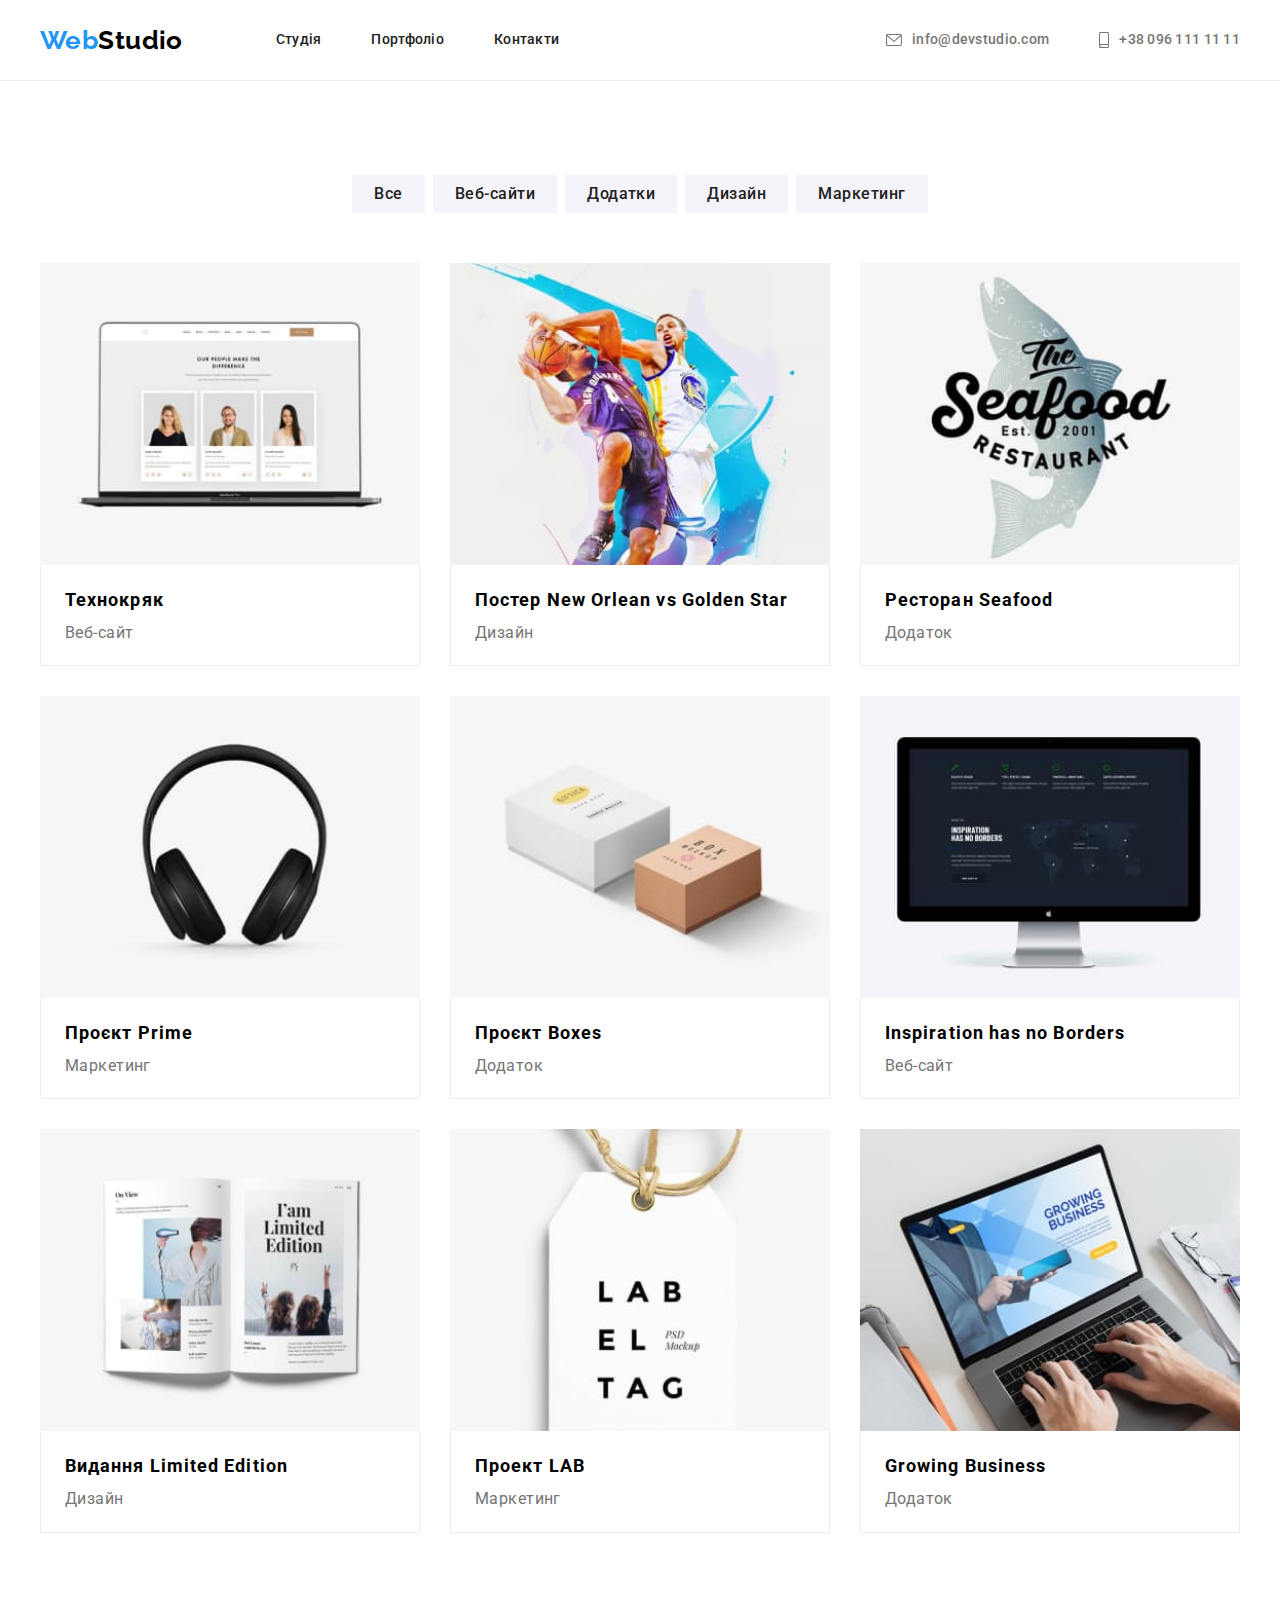
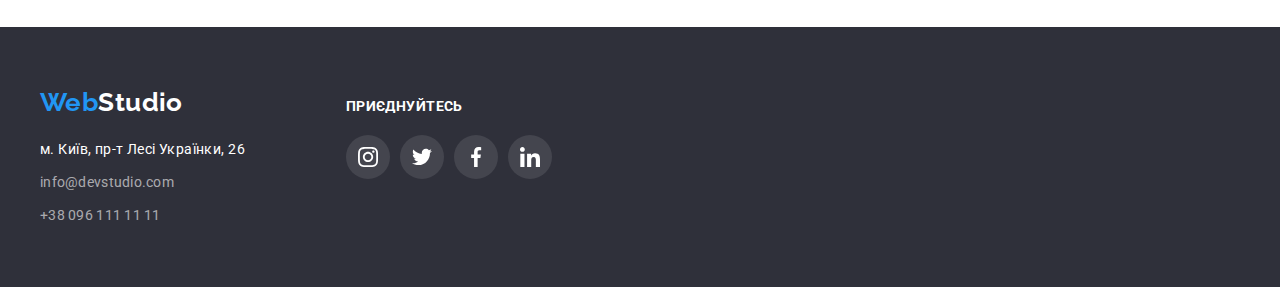
==== portfolio.html @ 3bdbcee6 "Initial commit" ====
<!DOCTYPE html>
<html lang="uk">
  <head>
    <meta charset="UTF-8" />
    <meta http-equiv="X-UA-Compatible" content="IE=edge" />
    <meta name="viewport" content="width=device-width, initial-scale=1.0" />
    <title lang="en">WebStudio</title>
    <link rel="preconnect" href="https://fonts.googleapis.com" />
    <link rel="preconnect" href="https://fonts.gstatic.com" crossorigin />
    <link
      rel="stylesheet"
      href="https://cdnjs.cloudflare.com/ajax/libs/modern-normalize/1.1.0/modern-normalize.min.css"
      integrity="sha512-wpPYUAdjBVSE4KJnH1VR1HeZfpl1ub8YT/NKx4PuQ5NmX2tKuGu6U/JRp5y+Y8XG2tV+wKQpNHVUX03MfMFn9Q=="
      crossorigin="anonymous"
      referrerpolicy="no-referrer"
    />
    <link
      href="https://fonts.googleapis.com/css2?family=Raleway:wght@700&family=Roboto:wght@400;500;700;900&display=swap"
      rel="stylesheet"
    />
    <link rel="stylesheet" href="css/style.css" />
  </head>
  <body>
    <header class="header">
      <div class="container navigation">
        <nav class="main-nav">
          <a href="index.html" lang="en" class="head"
            >Web<span class="black">Studio</span></a
          >
          <ul class="menu">
            <li class="menu-item">
              <a class="menu-link" href="index.html">Студія</a>
            </li>
            <li class="menu-item">
              <a class="menu-link" href="#">Портфоліо</a>
            </li>
            <li class="menu-item">
              <a class="menu-link" href="#">Контакти</a>
            </li>
          </ul>
        </nav>
        <ul class="contact">
          <li class="contact-item">
            <a href="maito:info@devstudio.com" class="contact-mail header-mail"
              ><svg class="contact-envelope-icon" width="16" height="12">
                <use href="./images/symbol-defs.svg#icon-envelope"></use></svg
              >info@devstudio.com</a
            >
          </li>
          <li class="contact-item">
            <a href="tel:+380961111111" class="contact-tel header-tel"
              ><svg class="contact-smartphone-icon" width="10" height="16">
                <use href="./images/symbol-defs.svg#icon-smartphone"></use></svg
              >+38 096 111 11 11</a
            >
          </li>
        </ul>
      </div>
    </header>
    <main>
      <section class="section-portfolio">
        <div class="container">
          <h1 class="visually-hiden">Портфоліо студії</h1>

          <ul class="nav-btn">
            <li class="li-btn">
              <button type="button" class="item-btn">Все</button>
            </li>
            <li class="li-btn">
              <button type="button" class="item-btn">Веб-сайти</button>
            </li>
            <li class="li-btn">
              <button type="button" class="item-btn">Додатки</button>
            </li>
            <li class="li-btn">
              <button type="button" class="item-btn">Дизайн</button>
            </li>
            <li class="li-btn">
              <button type="button" class="item-btn">Маркетинг</button>
            </li>
          </ul>
          <ul class="portfolio">
            <li class="portfolio-item">
              <a class="portfolio-link" href="#">
                <img src="./images/laptop.jpg" alt="Фото лептопа" />
                <div class="portfolio-discription">
                  <h2 class="portfolio-head">Технокряк</h2>
                  <p class="portfolio-text">Веб-сайт</p>
                </div>
              </a>
            </li>
            <li class="portfolio-item">
              <a class="portfolio-link" href="#">
                <img
                  src="./images/poster.jpg"
                  alt="Постер баскетбольного матчу"
                  width="370"
                  height="294"
                />
                <div class="portfolio-discription">
                  <h2 class="portfolio-head">
                    Постер <span lang="en">New Orlean vs Golden Star</span>
                  </h2>
                  <p class="portfolio-text">Дизайн</p>
                </div>
              </a>
            </li>
            <li class="portfolio-item">
              <a class="portfolio-link" href="#">
                <img
                  src="./images/restaurant.jpg"
                  alt="Логотип ресторану"
                  width="370"
                  height="294"
                />
                <div class="portfolio-discription">
                  <h2 class="portfolio-head">
                    Ресторан <span lang="en">Seafood</span>
                  </h2>
                  <p class="portfolio-text">Додаток</p>
                </div>
              </a>
            </li>
            <li class="portfolio-item">
              <a class="portfolio-link" href="#">
                <img
                  src="./images/headphones.jpg"
                  alt="Навушники"
                  width="370"
                  height="294"
                />
                <div class="portfolio-discription">
                  <h2 class="portfolio-head">
                    Проєкт <span lang="en">Prime</span>
                  </h2>
                  <p class="portfolio-text">Маркетинг</p>
                </div>
              </a>
            </li>
            <li class="portfolio-item">
              <a class="portfolio-link" href="#">
                <img
                  src="./images/boxes.jpg"
                  alt="Фото подарункових коробок"
                  width="370"
                  height="294"
                />
                <div class="portfolio-discription">
                  <!-- <div class="portfolio-discription"> -->
                  <h2 class="portfolio-head">
                    Проєкт <span lang="en">Boxes</span>
                  </h2>
                  <p class="portfolio-text">Додаток</p>
                </div>
              </a>
            </li>
            <li class="portfolio-item">
              <a class="portfolio-link" href="#">
                <img
                  src="./images/monitor.jpg"
                  alt="Фото сайта на моніторі"
                  width="370"
                  height="294"
                />
                <div class="portfolio-discription">
                  <h2 class="portfolio-head">
                    <span lang="en">Inspiration has no Borders</span>
                  </h2>
                  <p class="portfolio-text">Веб-сайт</p>
                </div>
              </a>
            </li>
            <li class="portfolio-item">
              <a class="portfolio-link" href="#"
                ><img
                  src="./images/magasin.jpg"
                  alt="Фото журнола"
                  width="370"
                  height="294"
                />
                <div class="portfolio-discription">
                  <h2 class="portfolio-head">
                    Видання <span lang="en">Limited Edition</span>
                  </h2>
                  <p class="portfolio-text">Дизайн</p>
                </div>
              </a>
            </li>
            <li class="portfolio-item">
              <a class="portfolio-link" href="#"
                ><img
                  src="./images/lable.jpg"
                  alt="Фото лейби"
                  width="370"
                  height="294"
                />
                <div class="portfolio-discription">
                  <h2 class="portfolio-head">
                    Проект <span lang="en">LAB</span>
                  </h2>
                  <p class="portfolio-text">Маркетинг</p>
                </div>
              </a>
            </li>
            <li class="portfolio-item">
              <a class="portfolio-link" href="#">
                <img
                  src="./images/notebook.jpg"
                  alt="Фото ноутбука за яким працює людина"
                  width="370"
                  height="294"
                />
                <div class="portfolio-discription">
                  <h2 class="portfolio-head">
                    <span lang="en">Growing Business</span>
                  </h2>
                  <p class="portfolio-text">Додаток</p>
                </div>
              </a>
            </li>
          </ul>
        </div>
      </section>
    </main>
    <footer class="footer">
      <div class="container footer-content">
        <div>
          <a href="#" lang="en" class="head"
            >Web<span class="white">Studio</span></a
          >
          <address class="address">
            <ul class="contact white">
              <li class="contact-item">
                <a
                  href="https://goo.gl/maps/3M9KfxRMza1noYhj8"
                  target="_blank"
                  class="href"
                  >м. Київ, пр-т Лесі Українки, 26</a
                >
              </li>

              <li class="contact-item">
                <a
                  href="maito:info@devstudio.com"
                  class="contact-mail footer-mail"
                  >info@devstudio.com</a
                >
              </li>
              <li class="contact-item">
                <a href="tel:+380961111111" class="contact-tel footer-tel"
                  >+38 096 111 11 11</a
                >
              </li>
            </ul>
          </address>
        </div>

        <div class="footer-connect">
          <h2 class="footer-connect-head">приєднуйтесь</h2>
          <ul class="footer-soc-list">
            <li class="footer-soc-item">
              <a href="" class="footer-soc-link"
                ><svg class="team-soc-icon" width="20" height="20">
                  <use
                    href="./images/symbol-defs.svg#icon-instagram"
                  ></use></svg
              ></a>
            </li>
            <li class="footer-soc-item">
              <a href="" class="footer-soc-link"
                ><svg class="team-soc-icon" width="20" height="20">
                  <use href="./images/symbol-defs.svg#icon-twitter"></use></svg
              ></a>
            </li>
            <li class="footer-soc-item">
              <a href="" class="footer-soc-link"
                ><svg class="team-soc-icon" width="20" height="20">
                  <use href="./images/symbol-defs.svg#icon-facebook"></use></svg
              ></a>
            </li>
            <li class="footer-soc-item">
              <a href="" class="footer-soc-link"
                ><svg class="team-soc-icon" width="20" height="20">
                  <use href="./images/symbol-defs.svg#icon-linkedin"></use></svg
              ></a>
            </li>
          </ul>
        </div>
      </div>
    </footer>
  </body>
</html>
---- css/style.css ----
:root {
  --main-color-font: #212121;
  --color-acent: #2196f3;
  --secondary-color: #757575;
  --bg-color: #2f303a;
  --color-white: #fff;
  --color-black: #000;
  --btn-hover: #188ce8;
  --btn-main-color: #f5f4fa;
  --bg-section: #f5f4fa;
  --icon-color: #afb1b8;
}

body {
  font-family: "Roboto", sans-serif;
  color: var(--main-color-font);
  letter-spacing: 0.03em;
  font-size: 14px;
  background-color: var(--color-white);
  margin: 0;
}

.black {
  color: var(--color-black);
}

.white {
  color: var(--color-white);
}
/*------------------------------ General -----------------------*/
p,
h1,
h2,
h3,
h4,
h5,
h6,
div {
  margin: 0;
}

ul,
ol {
  margin: 0;
  padding-left: 0;
  list-style: none;
}

button {
  cursor: pointer;
}

img {
  display: block;
  width: 100%;
  height: auto;
}

.container {
  width: 1200px;
  padding: 0 15px;
  margin: 0 auto;
  /* outline: 2px solid red; */
}

.menu-item,
.contact-item,
.benefits,
.team,
.our-work,
.nav-btn,
.portfolio-item {
  list-style: none;
}

.visually-hiden {
  position: absolute;
  white-space: nowrap;
  width: 1px;
  height: 1px;
  overflow: hidden;
  border: 0;
  padding: 0;
  clip: rect(0 0 0 0);
  clip-path: inset(50%);
  margin: -1px;
}

/* --------- Header  ------------------------*/
.header {
  border-bottom: 1px solid #ececec;
}

.head {
  font-family: "Raleway", sans-serif;
  font-weight: 700;
  font-size: 26px;
  line-height: 1.19;
  color: var(--color-acent);
  text-decoration: none;
  margin-right: 93px;
}

.menu {
  display: flex;
  padding: 32px 0;
}

.menu-item + .menu-item {
  /* border: 1px red solid; */
  margin-left: 50px;
}

.header .contact-item + .contact-item {
  margin-left: 50px;
}

.menu-item {
  font-weight: 500;
  line-height: 1.14;
  letter-spacing: 0.02em;
}
.menu-link {
  text-decoration: none;
  color: var(--main-color-font);
}

.header .contact {
  display: flex;
  align-items: center;
}

.contact-mail,
.contact-tel {
  text-decoration: none;
  font-weight: 500;
  line-height: 1.14;
  letter-spacing: 0.02em;
  color: var(--secondary-color);
  fill: var(--secondary-color);
}

.contact-envelope-icon,
.contact-smartphone-icon {
  margin-right: 10px;
}

.menu-link:hover,
.menu-link:focus,
.contact-mail:hover,
.contact-mail:focus,
.contact-tel:hover,
.contact-tel:focus,
.href:hover,
.href:focus {
  color: var(--color-acent);
  fill: var(--color-acent);
}

.main-nav {
  display: flex;
  align-items: center;
}

.navigation {
  display: flex;
  align-items: center;
}

.navigation .contact {
  margin-left: auto;
}

.header-mail,
.header-tel {
  display: flex;
  align-items: center;
}

/* -------- Hero section ---------------------*/
.hero {
  height: 600px;
  max-width: 1600px;
  margin: 0 auto;
  background: var(--bg-color);
  padding: 200px 0;
  background-image: linear-gradient(
      to right,
      rgba(47, 48, 58, 0.4),
      rgba(47, 48, 58, 0.4)
    ),
    url(../images/bgimage.jpg);
  background-repeat: no-repeat;
  background-size: cover;
}

.main-head {
  font-weight: 900;
  font-size: 44px;
  line-height: 1.36;
  letter-spacing: 0.06em;
  color: var(--color-white);
  text-transform: uppercase;
  max-width: 696px;
  margin: 0 auto;
  margin-bottom: 40px;
  text-align: center;
}

.order-buuton {
  font-weight: 700;
  font-size: 16px;
  font-family: inherit;
  line-height: 1.88;
  letter-spacing: 0.06em;
  color: var(--color-white);
  background: var(--color-acent);
  border: none;
  cursor: pointer;
  box-shadow: 0px 4px 4px rgba(0, 0, 0, 0.15);
  border-radius: 4px;
  display: block;
  padding: 10px 32px;
  margin: 0 auto;
}

.order-buuton:hover,
.order-buuton:focus {
  background-color: var(--btn-hover);
}

/*--------------- Benefits ----------------------*/
.benefits-section {
  padding: 94px 0;
}

.benefit-head {
  font-weight: 700;
  font-size: 14px;
  line-height: 1.14;
  text-transform: uppercase;
  margin-top: 30px;
  margin-bottom: 10px;
}

.benefits {
  display: flex;
  justify-content: space-between;
}

.benefits-item {
  width: 270px;
}

.benefits-item::before {
  display: block;
  content: "";
  height: 120px;
  background-size: 70px;
  background-repeat: no-repeat;
  background-position: center;
  background-color: var(--bg-section);
  border-radius: 4px;
}

.icon-antenna::before {
  background-image: url(../images/antenna.svg);
}

.icon-clock::before {
  background-image: url(../images/clock.svg);
}

.icon-diagram::before {
  background-image: url(../images/diagram.svg);
}

.icon-astronaut::before {
  background-image: url(../images/astronaut.svg);
}

.benefits-text {
  line-height: 1.71;
  color: var(--secondary-color);
}

/* ---------------- Exemples of work ------------------- */

.second-head {
  font-weight: 700;
  font-size: 36px;
  line-height: 1.17;
  text-align: center;
  margin-bottom: 50px;
}

.our-work {
  display: flex;
  justify-content: space-between;
  margin-bottom: 94px;
}

/*--------------------------- our-team ---------------*/
.team-head {
  font-weight: 500;
  font-size: 16px;
  line-height: 1.19;
}

.our-team {
  padding: 94px 0;
}

.our-team {
  background-color: var(--bg-section);
}

.team {
  display: flex;
  justify-content: space-between;
}

.team-item {
  width: 270px;
  text-align: center;
  background-color: var(--color-white);
  box-shadow: 0px 1px 3px rgba(0, 0, 0, 0.12), 0px 1px 1px rgba(0, 0, 0, 0.14),
    0px 2px 1px rgba(0, 0, 0, 0.2);
  border-radius: 0px 0px 4px 4px;
}

.team-discription {
  padding: 30px 0;
}

.team-head {
  margin-bottom: 10px;
}

.team-position {
  font-size: 16px;
  line-height: 1.19;
  color: var(--secondary-color);
}

.team-soc-list {
  display: flex;
  justify-content: center;
  gap: 10px;
  margin-top: 16px;
}

.team-soc-link {
  width: 44px;
  height: 44px;
  border-radius: 50%;
  display: flex;
  align-items: center;
  justify-content: center;
  fill: var(--icon-color);
}

.team-soc-link:hover,
.team-soc-link:focus {
  background-color: var(--color-acent);
  fill: var(--color-white);
}

/* .team-soc-link:hover .team-soc-icon,
.team-soc-link:focus .team-soc-icon {
  fill: var(--color-white);
} */

/* ------------- Partners-------------------- */
.clients-section {
  padding: 94px 0;
}

.clients {
  display: flex;
  justify-content: space-between;
}

.clients-item {
  border: 1px solid var(--icon-color);
  border-radius: 4px;
  gap: 30px;
}

.clients-link {
  width: 170px;
  height: 92px;
  display: flex;
  align-items: center;
  justify-content: center;
  fill: var(--icon-color);
}

.clients-link:hover,
.clients-link:focus {
  border: 1px solid var(--color-acent);
  fill: var(--color-acent);
}

/* ------------- Footer -------------------- */
.footer {
  background-color: var(--bg-color);
  padding: 60px 0;
}

.footer-content {
  display: flex;
  align-items: baseline;
}

.footer-mail,
.footer-tel {
  color: rgba(255, 255, 255, 0.6);
  font-weight: 400;
}
.footer .head {
  display: block;
  margin-bottom: 20px;
}

.address .contact-item {
  margin-bottom: 9px;
}

.address .contact-item:last-child {
  margin-bottom: 0;
}

.footer-connect {
  margin-left: 70px;
}

.footer-connect-head {
  font-weight: 700;
  font-size: 14px;
  line-height: 1.14;
  letter-spacing: 0.03em;
  text-transform: uppercase;
  color: var(--color-white);
  margin-bottom: 20px;
}

.footer-soc-list {
  display: flex;
  justify-content: center;
  gap: 10px;
  margin-top: 16px;
}

.footer-soc-link {
  width: 44px;
  height: 44px;
  border-radius: 50%;
  background: rgba(255, 255, 255, 0.1);
  display: flex;
  align-items: center;
  justify-content: center;
  fill: var(--color-white);
}

.footer-soc-link:hover,
.footer-soc-link:focus {
  background-color: var(--color-acent);
}

.href {
  color: var(--color-white);
  text-decoration: none;
}

.address {
  line-height: 1.71;
  font-style: normal;
}
/* ------------------section-portfolio --------------------*/
.section-portfolio {
  padding: 94px 0;
}

.nav-btn {
  display: flex;
  justify-content: center;
  margin-bottom: 50px;
}

.li-btn + .li-btn {
  margin-left: 8px;
}

.item-btn {
  font-weight: 500;
  font-size: 16px;
  line-height: 1.62;
  font-family: inherit;
  letter-spacing: 0.03em;
  color: var(--main-color-font);
  background-color: var(--btn-main-color);
  border: none;
  cursor: pointer;
  padding: 6px 22px;
}

.item-btn-active,
.item-btn:hover,
.item-btn:focus {
  color: var(--color-white);
  background-color: var(--color-acent);
  box-shadow: 0px 3px 1px rgba(0, 0, 0, 0.1), 0px 1px 2px rgba(0, 0, 0, 0.08),
    0px 2px 2px rgba(0, 0, 0, 0.12);
  border-radius: 4px;
}

.portfolio {
  display: flex;
  flex-wrap: wrap;
  gap: 30px;
}

.portfolio-item {
  flex-basis: calc((100% - 60px) / 3);
}

.portfolio-item a {
  text-decoration: none;
}

.portfolio-link {
  display: block;
}

.portfolio-link:hover,
.portfolio-link:focus {
  box-shadow: 0px 1px 1px rgba(0, 0, 0, 0.12), 0px 4px 4px rgba(0, 0, 0, 0.06),
    1px 4px 6px rgba(0, 0, 0, 0.16);
}

.portfolio-discription {
  border: 1px solid #eeeeee;
  padding: 20px 24px;
  border-top: none;
}

.portfolio-head {
  margin-bottom: 4px;
  font-weight: 700;
  font-size: 18px;
  line-height: 1.71;
  letter-spacing: 0.06em;
  color: var(--color-black);
}

.portfolio-text {
  font-size: 16px;
  line-height: 1.6;
  color: var(--secondary-color);
}
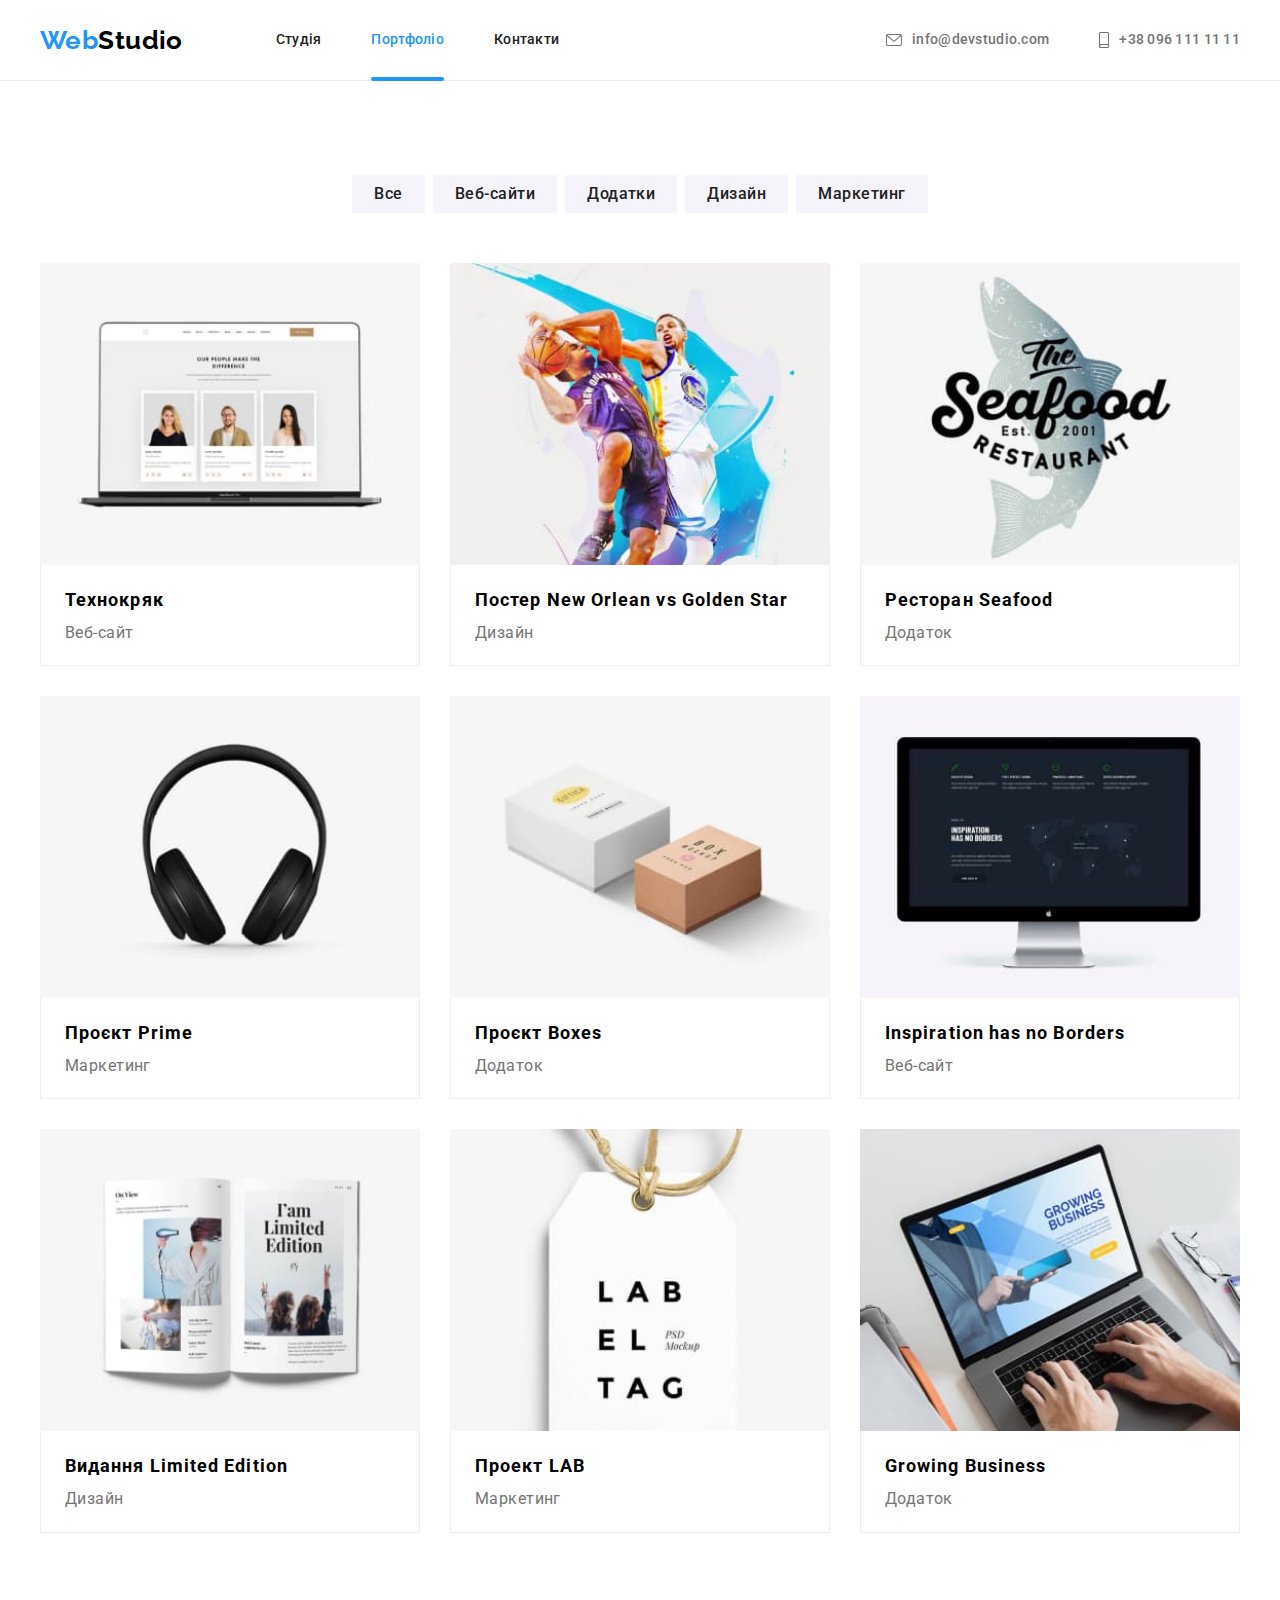
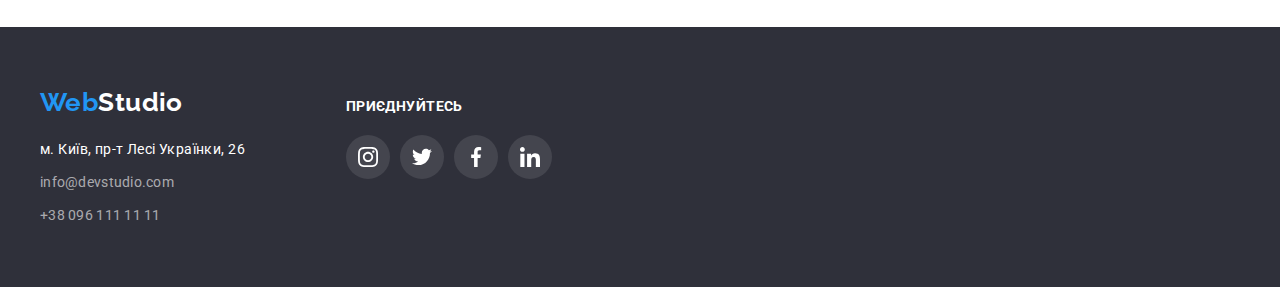
==== commit 5b7550cd: "add current" ====
--- a/portfolio.html
+++ b/portfolio.html
@@ -32,7 +32,7 @@
               <a class="menu-link" href="index.html">Студія</a>
             </li>
             <li class="menu-item">
-              <a class="menu-link" href="#">Портфоліо</a>
+              <a class="menu-link current" href="#">Портфоліо</a>
             </li>
             <li class="menu-item">
               <a class="menu-link" href="#">Контакти</a>
--- a/css/style.css
+++ b/css/style.css
@@ -103,7 +103,6 @@
 
 .menu {
   display: flex;
-  padding: 32px 0;
 }
 
 .menu-item + .menu-item {
@@ -119,10 +118,28 @@
   font-weight: 500;
   line-height: 1.14;
   letter-spacing: 0.02em;
-}
+  position: relative;
+  padding: 32px 0;
+}
+
 .menu-link {
   text-decoration: none;
   color: var(--main-color-font);
+}
+
+.current {
+  color: var(--color-acent);
+}
+
+.current::after {
+  content: "";
+  position: absolute;
+  bottom: -1px;
+  left: 0;
+  width: 100%;
+  height: 4px;
+  border-radius: 2px;
+  background-color: var(--color-acent);
 }
 
 .header .contact {
@@ -299,6 +316,24 @@
   justify-content: space-between;
   margin-bottom: 94px;
 }
+.work-wrap {
+  position: relative;
+}
+.work-discrip {
+  position: absolute;
+  bottom: 0;
+  left: 0;
+  width: 100%;
+  font-weight: 700;
+  font-size: 14px;
+  line-height: 1.14;
+  text-align: center;
+  letter-spacing: 0.03em;
+  text-transform: uppercase;
+  color: var(--color-white);
+  padding: 27px 0;
+  background: rgba(47, 48, 58, 0.8);
+}
 
 /*--------------------------- our-team ---------------*/
 .team-head {
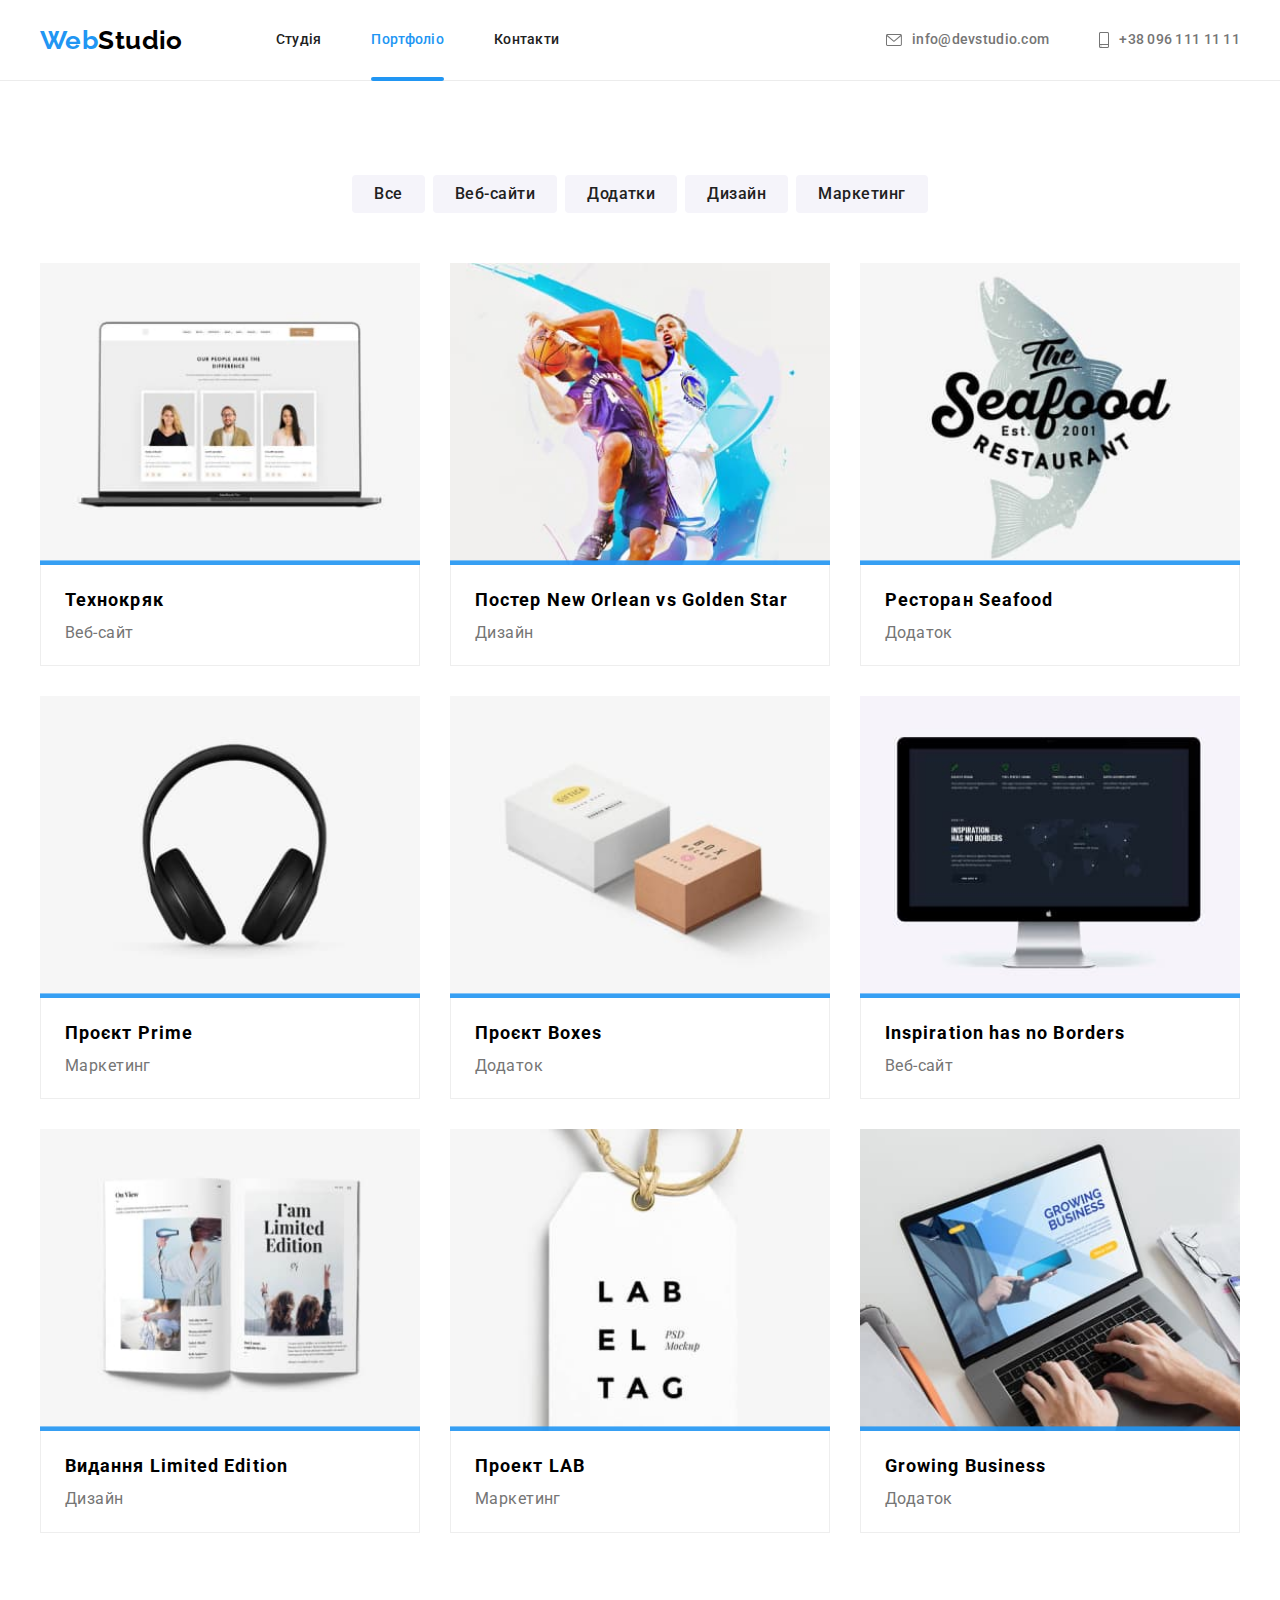
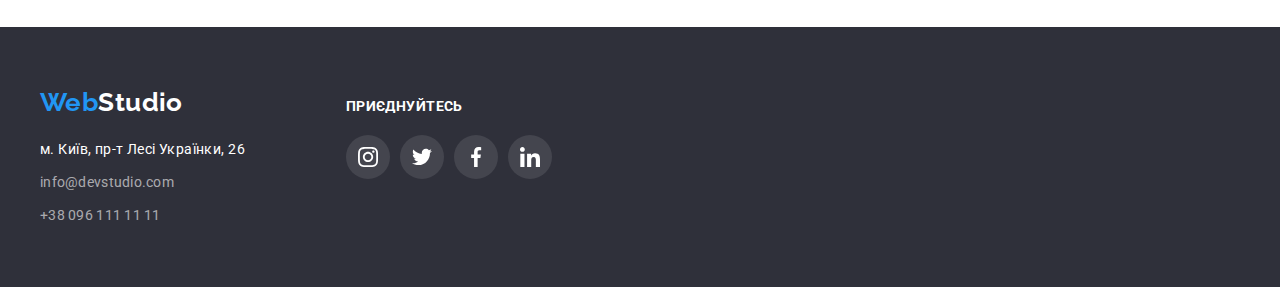
==== commit 78dc75c3: "add overflay" ====
--- a/portfolio.html
+++ b/portfolio.html
@@ -82,7 +82,20 @@
           <ul class="portfolio">
             <li class="portfolio-item">
               <a class="portfolio-link" href="#">
-                <img src="./images/laptop.jpg" alt="Фото лептопа" />
+                <div class="portfolio-img-wrap">
+                  <img
+                    src="./images/laptop.jpg"
+                    alt="Фото лептопа"
+                    width="370"
+                    height="294"
+                  />
+                  <p class="up-text">
+                    Ресурс пропонує комплексні пропозиції з різним рівнем
+                    функціоналу та сервісів. Все це дозволить відвідувачу
+                    отримати вичерпні відомості про компанію чи приватну особу.
+                  </p>
+                </div>
+
                 <div class="portfolio-discription">
                   <h2 class="portfolio-head">Технокряк</h2>
                   <p class="portfolio-text">Веб-сайт</p>
@@ -91,12 +104,20 @@
             </li>
             <li class="portfolio-item">
               <a class="portfolio-link" href="#">
-                <img
-                  src="./images/poster.jpg"
-                  alt="Постер баскетбольного матчу"
-                  width="370"
-                  height="294"
-                />
+                <div class="portfolio-img-wrap">
+                  <img
+                    src="./images/poster.jpg"
+                    alt="Постер баскетбольного матчу"
+                    width="370"
+                    height="294"
+                  />
+                  <p class="up-text">
+                    Ресурс пропонує комплексні пропозиції з різним рівнем
+                    функціоналу та сервісів. Все це дозволить відвідувачу
+                    отримати вичерпні відомості про компанію чи приватну особу.
+                  </p>
+                </div>
+
                 <div class="portfolio-discription">
                   <h2 class="portfolio-head">
                     Постер <span lang="en">New Orlean vs Golden Star</span>
@@ -107,12 +128,20 @@
             </li>
             <li class="portfolio-item">
               <a class="portfolio-link" href="#">
-                <img
-                  src="./images/restaurant.jpg"
-                  alt="Логотип ресторану"
-                  width="370"
-                  height="294"
-                />
+                <div class="portfolio-img-wrap">
+                  <img
+                    src="./images/restaurant.jpg"
+                    alt="Логотип ресторану"
+                    width="370"
+                    height="294"
+                  />
+                  <p class="up-text">
+                    Ресурс пропонує комплексні пропозиції з різним рівнем
+                    функціоналу та сервісів. Все це дозволить відвідувачу
+                    отримати вичерпні відомості про компанію чи приватну особу.
+                  </p>
+                </div>
+
                 <div class="portfolio-discription">
                   <h2 class="portfolio-head">
                     Ресторан <span lang="en">Seafood</span>
@@ -123,12 +152,20 @@
             </li>
             <li class="portfolio-item">
               <a class="portfolio-link" href="#">
-                <img
-                  src="./images/headphones.jpg"
-                  alt="Навушники"
-                  width="370"
-                  height="294"
-                />
+                <div class="portfolio-img-wrap">
+                  <img
+                    src="./images/headphones.jpg"
+                    alt="Навушники"
+                    width="370"
+                    height="294"
+                  />
+                  <p class="up-text">
+                    Ресурс пропонує комплексні пропозиції з різним рівнем
+                    функціоналу та сервісів. Все це дозволить відвідувачу
+                    отримати вичерпні відомості про компанію чи приватну особу.
+                  </p>
+                </div>
+
                 <div class="portfolio-discription">
                   <h2 class="portfolio-head">
                     Проєкт <span lang="en">Prime</span>
@@ -139,14 +176,21 @@
             </li>
             <li class="portfolio-item">
               <a class="portfolio-link" href="#">
-                <img
-                  src="./images/boxes.jpg"
-                  alt="Фото подарункових коробок"
-                  width="370"
-                  height="294"
-                />
-                <div class="portfolio-discription">
-                  <!-- <div class="portfolio-discription"> -->
+                <div class="portfolio-img-wrap">
+                  <img
+                    src="./images/boxes.jpg"
+                    alt="Фото подарункових коробок"
+                    width="370"
+                    height="294"
+                  />
+                  <p class="up-text">
+                    Ресурс пропонує комплексні пропозиції з різним рівнем
+                    функціоналу та сервісів. Все це дозволить відвідувачу
+                    отримати вичерпні відомості про компанію чи приватну особу.
+                  </p>
+                </div>
+
+                <div class="portfolio-discription">
                   <h2 class="portfolio-head">
                     Проєкт <span lang="en">Boxes</span>
                   </h2>
@@ -156,12 +200,20 @@
             </li>
             <li class="portfolio-item">
               <a class="portfolio-link" href="#">
-                <img
-                  src="./images/monitor.jpg"
-                  alt="Фото сайта на моніторі"
-                  width="370"
-                  height="294"
-                />
+                <div class="portfolio-img-wrap">
+                  <img
+                    src="./images/monitor.jpg"
+                    alt="Фото сайта на моніторі"
+                    width="370"
+                    height="294"
+                  />
+                  <p class="up-text">
+                    Ресурс пропонує комплексні пропозиції з різним рівнем
+                    функціоналу та сервісів. Все це дозволить відвідувачу
+                    отримати вичерпні відомості про компанію чи приватну особу.
+                  </p>
+                </div>
+
                 <div class="portfolio-discription">
                   <h2 class="portfolio-head">
                     <span lang="en">Inspiration has no Borders</span>
@@ -172,12 +224,20 @@
             </li>
             <li class="portfolio-item">
               <a class="portfolio-link" href="#"
-                ><img
-                  src="./images/magasin.jpg"
-                  alt="Фото журнола"
-                  width="370"
-                  height="294"
-                />
+                ><div class="portfolio-img-wrap">
+                  <img
+                    src="./images/magasin.jpg"
+                    alt="Фото журнола"
+                    width="370"
+                    height="294"
+                  />
+                  <p class="up-text">
+                    Ресурс пропонує комплексні пропозиції з різним рівнем
+                    функціоналу та сервісів. Все це дозволить відвідувачу
+                    отримати вичерпні відомості про компанію чи приватну особу.
+                  </p>
+                </div>
+
                 <div class="portfolio-discription">
                   <h2 class="portfolio-head">
                     Видання <span lang="en">Limited Edition</span>
@@ -188,12 +248,20 @@
             </li>
             <li class="portfolio-item">
               <a class="portfolio-link" href="#"
-                ><img
-                  src="./images/lable.jpg"
-                  alt="Фото лейби"
-                  width="370"
-                  height="294"
-                />
+                ><div class="portfolio-img-wrap">
+                  <img
+                    src="./images/lable.jpg"
+                    alt="Фото лейби"
+                    width="370"
+                    height="294"
+                  />
+                  <p class="up-text">
+                    Ресурс пропонує комплексні пропозиції з різним рівнем
+                    функціоналу та сервісів. Все це дозволить відвідувачу
+                    отримати вичерпні відомості про компанію чи приватну особу.
+                  </p>
+                </div>
+
                 <div class="portfolio-discription">
                   <h2 class="portfolio-head">
                     Проект <span lang="en">LAB</span>
@@ -204,12 +272,20 @@
             </li>
             <li class="portfolio-item">
               <a class="portfolio-link" href="#">
-                <img
-                  src="./images/notebook.jpg"
-                  alt="Фото ноутбука за яким працює людина"
-                  width="370"
-                  height="294"
-                />
+                <div class="portfolio-img-wrap">
+                  <img
+                    src="./images/notebook.jpg"
+                    alt="Фото ноутбука за яким працює людина"
+                    width="370"
+                    height="294"
+                  />
+                  <p class="up-text">
+                    Ресурс пропонує комплексні пропозиції з різним рівнем
+                    функціоналу та сервісів. Все це дозволить відвідувачу
+                    отримати вичерпні відомості про компанію чи приватну особу.
+                  </p>
+                </div>
+
                 <div class="portfolio-discription">
                   <h2 class="portfolio-head">
                     <span lang="en">Growing Business</span>
--- a/css/style.css
+++ b/css/style.css
@@ -9,6 +9,11 @@
   --btn-main-color: #f5f4fa;
   --bg-section: #f5f4fa;
   --icon-color: #afb1b8;
+  --color-animation: color 250ms cubic-bezier(0.4, 0, 0.2, 1);
+  --fill-animation: fill 250ms cubic-bezier(0.4, 0, 0.2, 1);
+  --bg-animation: background-color 250ms cubic-bezier(0.4, 0, 0.2, 1);
+  --border-animation: border-color 250ms cubic-bezier(0.4, 0, 0.2, 1);
+  --box-shadow-animation: box-shadow 250ms cubic-bezier(0.4, 0, 0.2, 1);
 }
 
 body {
@@ -125,6 +130,7 @@
 .menu-link {
   text-decoration: none;
   color: var(--main-color-font);
+  transition: var(--color-animation);
 }
 
 .current {
@@ -155,6 +161,7 @@
   letter-spacing: 0.02em;
   color: var(--secondary-color);
   fill: var(--secondary-color);
+  transition: var(--color-animation), var(--fill-animation);
 }
 
 .contact-envelope-icon,
@@ -239,6 +246,7 @@
   display: block;
   padding: 10px 32px;
   margin: 0 auto;
+  transition: var(--bg-animation);
 }
 
 .order-buuton:hover,
@@ -393,6 +401,7 @@
   align-items: center;
   justify-content: center;
   fill: var(--icon-color);
+  transition: var(--bg-animation), var(--fill-animation);
 }
 
 .team-soc-link:hover,
@@ -417,8 +426,6 @@
 }
 
 .clients-item {
-  border: 1px solid var(--icon-color);
-  border-radius: 4px;
   gap: 30px;
 }
 
@@ -428,7 +435,10 @@
   display: flex;
   align-items: center;
   justify-content: center;
+  border: 1px solid var(--icon-color);
+  border-radius: 4px;
   fill: var(--icon-color);
+  transition: var(--fill-animation), var(--border-animation);
 }
 
 .clients-link:hover,
@@ -496,6 +506,7 @@
   align-items: center;
   justify-content: center;
   fill: var(--color-white);
+  transition: var(--bg-animation);
 }
 
 .footer-soc-link:hover,
@@ -506,6 +517,7 @@
 .href {
   color: var(--color-white);
   text-decoration: none;
+  transition: var(--color-animation);
 }
 
 .address {
@@ -538,6 +550,9 @@
   border: none;
   cursor: pointer;
   padding: 6px 22px;
+  border-radius: 4px;
+  transition: var(--bg-animation), var(--color-animation),
+    var(--box-shadow-animation);
 }
 
 .item-btn-active,
@@ -547,7 +562,6 @@
   background-color: var(--color-acent);
   box-shadow: 0px 3px 1px rgba(0, 0, 0, 0.1), 0px 1px 2px rgba(0, 0, 0, 0.08),
     0px 2px 2px rgba(0, 0, 0, 0.12);
-  border-radius: 4px;
 }
 
 .portfolio {
@@ -558,6 +572,7 @@
 
 .portfolio-item {
   flex-basis: calc((100% - 60px) / 3);
+  transition: var(--box-shadow-animation);
 }
 
 .portfolio-item a {
@@ -568,10 +583,30 @@
   display: block;
 }
 
-.portfolio-link:hover,
-.portfolio-link:focus {
+.portfolio-item:hover,
+.portfolio-item:focus {
   box-shadow: 0px 1px 1px rgba(0, 0, 0, 0.12), 0px 4px 4px rgba(0, 0, 0, 0.06),
     1px 4px 6px rgba(0, 0, 0, 0.16);
+}
+.portfolio-img-wrap {
+  position: relative;
+  overflow: hidden;
+}
+.up-text {
+  position: absolute;
+  top: 0;
+  left: 0;
+  color: var(--color-white);
+  font-size: 18px;
+  line-height: 1.56;
+  letter-spacing: 0.03em;
+  padding: 63px 24px;
+  background-color: rgba(33, 150, 243, 0.9);
+  transform: translateY(101%);
+  transition: transform 250ms cubic-bezier(0.4, 0, 0.2, 1);
+}
+.portfolio-img-wrap:hover .up-text {
+  transform: translateY(0);
 }
 
 .portfolio-discription {
